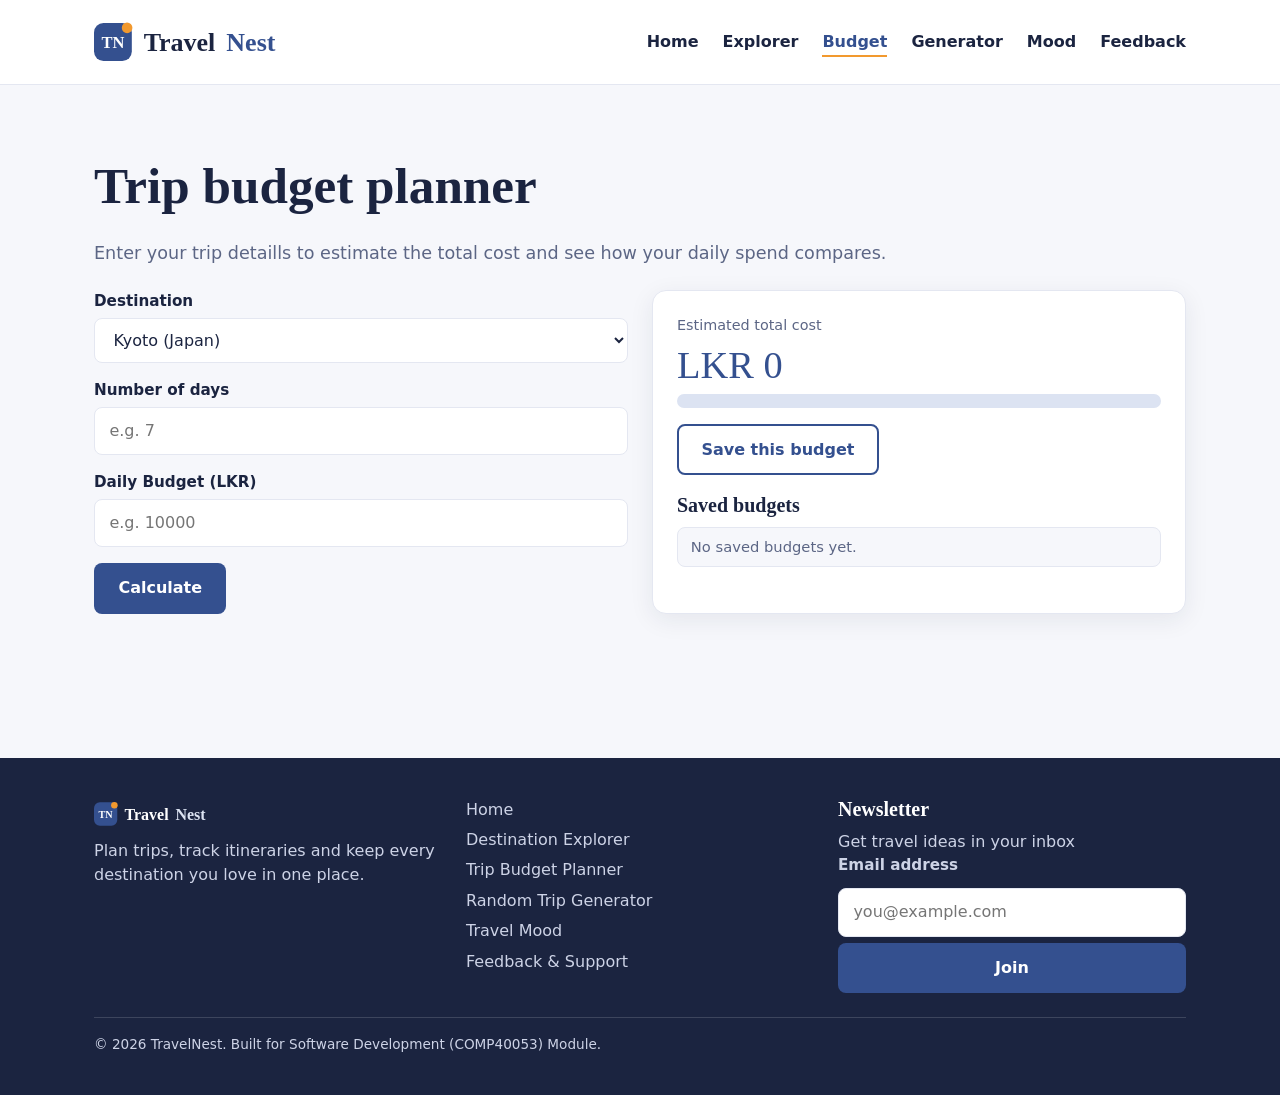
==== budget.html @ d73261b4 "New code and update to already available code." ====
<!DOCTYPE html>
<html lang="en">
<head>
    <meta charset="UTF-8">
    <meta name="viewport" content="width=device-width, initial-scale=1.0">
    <meta name="description" content="Estimate your total trip cost, see whether your budget is low, moderate or luxury, and save your plans.">
    <meta name="theme-color" content="#34508F">
    <title>Trip Budget Planner - TravelNest</title>

    <link rel="icon" type="image/svg+xml" href="assets/icons/favicon.svg">
    <link rel="icon" type="image/png" href="assets/icons/icon-192.png">
    <link rel="apple-touch-icon" href="assets/icons/apple-touch-icon.png">
    <link rel="manifest" href="manifest.json">
    <link rel="stylesheet" type="text/css" href="css/reset.css">
    <link rel="stylesheet" type="text/css" href="css/style.css">
</head>
<body>
    <!--Header-->
    <header class="site-header">
        <nav class="nav container" aria-label="Primary">
            <a class="brand" href="index.html"><img src="assets/icons/logo.svg" alt="TravelNest" class="brand-full"><img src="assets/icons/favicon.svg" alt="TravelNest" class="brand-icon"></a>
            <button class="nav-toggle" aria-lable="Toggle navigation menu" aria-controls="nav-links"
                    aria-expanded="false">
                    <span class="bar"></span><span class="bar"></span><span class="bar"></span>
            </button>
            <ul class="nav-links" id="nav-links">
                <li><a href="index.html">Home</a></li>
                <li><a href="explorer.html">Explorer</a></li>
                <li><a href="budget.html">Budget</a></li>
                <li><a href="generator.html">Generator</a></li>
                <li><a href="mood.html">Mood</a></li>
                <li><a href="feedback.html">Feedback</a></li>
            </ul>
        </nav>
    </header>

    <!--Main Content-->
    <main id="main" class="section container">
        <h1 class="page-intro">Trip budget planner</h1>
        <p class="lead page-intro">Enter your trip detaills to estimate the total cost and see how your daily spend compares.</p>

        <!--Two Columns on a desktop-->
        <div class="planner-grid">
            <!--Form-->
            <form id="budget-form" class="reveal" novalidate>
                <div class="field">
                    <label for="budget-dest">Destination</label>
                    <!--options are filled from budget.js-->
                    <select id="budget-dest"></select>
                </div>
                <div class="field">
                    <label for="budget-days">Number of days</label>
                    <input type="number" min="1" id="budget-days" placeholder="e.g. 7">
                </div>
                <div class="field">
                    <label for="budget-daily">Daily Budget (LKR)</label>
                    <input id="budget-daily" type="number" min="1" placeholder="e.g. 10000">
                </div>
                <button class="btn btn-primary" type="submit">Calculate</button>
            </form>

            <!--Results Panel-->
            <div class="result-panel reveal">
                <p class="card-region">Estimated total cost</p>

                <p class="result-total" id="budget-total">LKR 0</p>

                <p id="budget-status"></p>

                <div class="progress" aria-hidden="true">
                    <div class="progress-fill" id="budget-bar"></div>
                </div>

                <button class="btn btn-outline" id="save-budget" style="margin-top: 1rem;">Save this budget</button>
                <h3 style="margin-top:1.2rem;">Saved budgets</h3>
                <ul class="saved-list" id="saved-list" aria-live="polite"></ul>
            </div>
        </div>
    </main>

    <!--Footer-->
    <footer class="site-footer">
        <div class="container">
            <div class="footer-grid">
                <div>
                    <a href="index.html" id="footer-logo"><img src="assets/icons/logo-light.svg" alt="TravelNest" height="32" class="brand-logo"></a>
                    <p>Plan trips, track itineraries and keep every destination you love in one place.</p>
                </div>
                <div>
                    <ul class="footer-links">
                        <li><a href="index.html">Home</a></li>
                        <li><a href="explorer.html">Destination Explorer</a></li>
                        <li><a href="budget.html">Trip Budget Planner</a></li>
                        <li><a href="generator.html">Random Trip Generator</a></li>
                        <li><a href="mood.html">Travel Mood</a></li>
                        <li><a href="feedback.html">Feedback &amp; Support</a></li>
                    </ul>
                </div>
                <div>
                    <h3>Newsletter</h3>
                    <p>Get travel ideas in your inbox</p>
                    <form id="newsletter-form" class="newsletter-form" novalidate>
                        <label for="newsletter-email">Email address</label>
                        <input id="newsletter-email" type="email" placeholder="you@example.com" required>
                        <button class="btn btn-primary" type="submit">Join</button>
                    </form>
                    <p id="newsletter-msg" role="status"></p>
                </div>
            </div>
            <div class="footer-bottom">
                <p>&copy; <span id="year"></span> TravelNest. Built for Software Development (COMP40053) Module.</p>
            </div>
        </div>
    </footer>

    <!--Scripts-->
    <script src="js/data.js"></script>
    <script src="js/common.js"></script>
    <script src="js/budget.js"></script>
    
</body>
</html>
---- css/style.css ----
@font-face {
    font-family: "Fraunces";
    src: url(fonts/Fraunces-Regular.ttf) format(TrueType);
    font-weight: 300 700;
    font-style: normal;
    font-display: swap;
}


@font-face {
    font-family: "Nunito Sans";
    src: url(fonts/NunitoSans-Regular.ttf) format(TrueType);
    font-weight: 300 800;
    font-style: normal;
    font-display: swap;
}


:root {
    --footer-text: #cdd3e6;     /*color for footer text*/
    --ink: #1B2440;             /* primary text + headings (very dark indigo)   */
    --primary: #34508F;         /* buttons, links, brand accents                */
    --primary-dark: #2A4076;    /* hover state for primary (slightly darker)    */
    --primary-soft: #DCE3F2;    /* soft fills, hover backgrounds, progress track*/
    --accent: #F2992E;          /* highlights, progress fill, badges            */
    --accent-dark: #B36F12;     /* accent text on light backgrounds (contrast)  */

    /* Surfaces */
    --page: #F6F7FB;            /* page background (cool off-white)              */
    --surface: #FFFFFF;         /* cards, modals, header background              */
    --muted: #5C6685;           /* secondary / helper text                      */
    --border: #E4E7F1;          /* hairline borders and dividers                */

    /* Semantic colours (status + form feedback) */
    --success: #2E9E6B;         /* low budget / valid input                     */
    --warning: #E0A23C;         /* moderate budget                              */
    --danger:  #D64545;         /* luxury budget / form errors                  */ 

    /*Typography*/
    --font-heading: "Fraunces", Georgia, serif;
    --font-body: "Nunito Sans", system-ui, sans-serif;

    /*Spacing scales*/
    --space-xs: 0.5rem;
    --space-sm: 1rem;
    --space-md: 1.5rem;
    --space-lg: 2.5rem;
    --space-xl: 4.5rem;

    /*Shapes and motion tokens*/
    --radius: 14px;
    --radius-sm: 8px;
    --shadow: 0 6px 24px rgba(27, 36, 64, 0.08);
    --shadow-lg: 0 14px 40px rgba(27, 36, 64, 0.16);
    --transition: 0.25s ease;
    --max-width: 1140px;
}

/*Element defaults*/

html {
    scroll-behavior: smooth;
    -webkit-text-size-adjust: 100%;
}
body {
    font-family: var(--font-body);
    color: var(--ink);
    background: var(--page);
    line-height: 1.5;
    min-height: 100vh;
    display: flex;
    flex-direction: column;
}
img {
    max-width: 100%;
    display: block;
}
a {
    color: var(--primary);
    text-decoration: none;
    transition: color var(--primary-dark);
}
a:hover { color: var(--primary-dark); }

ul{ list-style-position: inside;} /*Keeps lists tidy inside their box*/


/*Typography*/

h1, h2, h3, h4 {
    font-family: var(--font-heading);
    color: var(--ink);
    line-height: 1.15;
    font-weight: 600;
}
h1 { font-size: clamp(2rem, 5vw, 3.2rem);}
h2 { font-size: clamp(1.6rem, 3.5vw, 2.3rem);}
h3 { font-size: 1.25rem; }
p {color: var(--ink); }
.lead {color: var(--muted); font-size: 1.1rem;}


/*Layout helpers*/

.container {
    width: 100%;
    max-width: var(--max-width);
    margin-inline: auto;
    padding-inline: var(--space-md);
}
.section { padding-block: var(--space-xl); }
main {flex: 1; }

.sr-only {
    position: absolute;
    width: 1px;
    height: 1px;
    padding: 0;
    margin: -1px;
    overflow: hidden;
    clip: rect(0, 0, 0, 0);
    white-space: nowrap;
    border: 0;
}
.page-intro { margin-bottom: var(--space-md); }

.skip-link {
    position: absolute;
    left: -999px;
    top: 0;
    background: var(--ink);
    color: #fff;
    padding: 0.6rem 1rem;
    border-radius: 0 0 var(--radius-sm) 0;
    z-index: 1000;
}
.skip-link:focus {
    left: 0;
    color: #fff;
}


.site-header {
    position: sticky;
    top: 0;
    background: var(--surface);
    border-bottom: 1px solid var(--border);
    z-index: 100;
}
.nav {
    display: flex;
    align-items: center;
    justify-content: space-between;
    padding-block: var(--space-sm);
}
.brand {
    display: inline-flex;
    align-items: center;
}
.brand-logo { display: block; width: auto; }
.brand-full { height: 52px; width: auto; display: block; }
.brand-icon { height: 38px; width: auto; display: none; }

.nav-links {
    list-style: none;
    display: flex;
    gap: var(--space-md);
}
.nav-links a {
    color: var(--ink);
    font-weight: 600;
    padding-block: 0.25rem;
    position: relative;
}
.nav-links a::after {
    content: "";
    position: absolute;
    left: 0; 
    bottom: -2px;
    width: 0;
    height: 2px;
    background: var(--accent);
    transition: width var(--transition);
}
.nav-links a:hover::after,
.nav-links a.active::after {width: 100%;}
.nav-links a.active { color: var(--primary); }

.nav-toggle {
    display: none;
    flex-direction: column;
    justify-content: center;
    gap: 5px;
    width: 44px; height: 44px;
    background: none;
    cursor: pointer;
    padding: 0;
    border: none;
}
.nav-toggle .bar {
    width: 26px; height: 3px;
    background: var(--ink);
    border-radius: 2px;
    transition: transform var(--transition), opacity var(--transition);
}

/*When the menu is open the bars turn into an 'x'*/
.nav-toggle[aria-expanded="true"] .bar:nth-child(1) {
    transform: translateY(8px) rotate(45deg);
}
.nav-toggle[aria-expanded="true"] .bar:nth-child(2) {
    opacity: 0;
}
.nav-toggle[aria-expanded="true"] .bar:nth-child(3) {
    transform: translateY(-8px) rotate(-45deg);
}



/*Buttons*/

.btn {
    display: inline-flex;
    align-items: center;
    justify-content: center;
    gap: 0.5rem;
    font-family: var(--font-body);
    font-size: 1rem;
    font-weight: 700;
    padding: 0.7rem 1.4rem;
    border-radius: var(--radius-sm);
    border: 2px solid transparent;
    cursor: pointer;
    transition: transform var(--transition), background var(--transition),
    box-shadow var(--transition);
}
.btn.active { transform: scale(0.97); }
.btn-primary {
    background: var(--primary);
    color: #fff;
}
.btn-primary:hover {
    background: var(--primary-dark);
    color: #fff;
    box-shadow: var(--shadow);
}
.btn-outline {
    background: transparent;
    color: var(--primary);
    border-color: var(--primary)
}
.btn-outline:hover {
    background: var(--primary-soft);
    color: var(--primary-dark);
}


/*Cards design*/

.card {
    background: var(--surface);
    border: 1px solid var(--border);
    border-radius: var(--radius);
    overflow: hidden;
    box-shadow: var(--shadow);
    transition: transform var(--transition), box-shadow var(--transition);
}
.card:hover {
    transform: translateY(-4px);
    box-shadow: var(--shadow-lg);
}
.card-img {
    aspect-ratio: 16 / 10;
    background: var(--primary-soft);
    display: grid;
    place-items: center;
    color: var(--muted);
    font-size: 0.85rem;
}
.card-body {padding: var(--space-sm); }
.card-body h3 {margin-bottom: 0.2rem; }
.card-region {color: var(--muted); font-size: 0.9rem; }

/*for forms and inputs*/

label {
    display: block;
    font-weight: 700;
    margin-bottom: 0.3rem;
    font-size: 0.95rem;
}
input, select, textarea {
    width: 100%;
    font-family: var(--font-body);
    font-size: 1rem;
    padding: 0.7rem 0.9rem;
    border: 1px solid var(--border);
    border-radius: var(--radius-sm);
    background: var(--surface);
    color: var(--ink);
    transition: border-color var(--transition), box-shadow var(--transition);
}
input:focus, select:focus, textarea:focus {
    outline: none;
    border-color: var(--primary);
    box-shadow: 0 0 0 3px var(--primary-soft);
}
textarea { resize: vertical; min-height: 120px; }
.field { margin-bottom: var(--space-sm); }

.error-text {
    color: var(--danger);
    font-size: 0.85rem;
    margin-top: 0.25rem;
    min-height: 1rem;
}

input.invalid, textarea.invalid {
    border-color: var(--danger); /*red border for a failed field*/
}

.confirmation {
    background: rgba(46, 158, 107, 0.12);
    color: var(--success);
    border: 1px solid var(--success);
    border-radius: var(--radius-sm);
    padding: 0.8rem 1rem;
    font-weight: 700;
    margin-top: var(--space-sm);
}

.hidden { display: none !important; }

/*modal design*/

.modal {
    position: fixed;
    inset: 0;
    background: rgba(27, 36, 64, 0.50);
    display: grid;
    place-items: center;
    padding: var(--space-sm);
    z-index: 200;
    opacity: 0;
    animation: fadeIn 0.25s ease forwards;
}
.modal-box {
    background: var(--surface);
    border-radius: var(--radius);
    max-width: 560px;
    width: 100%;
    max-height: 85vh;
    overflow-y: auto;
    box-shadow: var(--shadow-lg);
    animation: popIn 0.25s ease;
}
.modal-header {
    display: flex;
    align-items: center;
    justify-content: space-between;
    padding: var(--space-sm);
    border-bottom: 1px solid var(--border);
}
.modal-close {
    background: none;
    border: none;
    cursor: pointer;
    font-size: 1.5rem;
    line-height: 1;
    color: var(--muted);
    width: 36px;
    height: 36px;
    border-radius: 50%;
    transition: background var(--transition);
}
.modal-close:hover {
    background: var(--primary-soft);
}
.modal-body {
    padding: var(--space-sm);
}
.modal-body h4 { margin: var(--space-sm) 0 0.4rem; font-size: 1.05rem; }
.modal-img {
    aspect-ratio: 16 / 9;
    background: #fff;
    border-radius: var(--radius-sm);
    display: grid;
    place-items: center;
    color: var(--muted);
    font-size: 0.85rem;
    margin-bottom: var(--space-sm);
}

/*Cost-comparison table inside the modal.*/
.cost-table { width: 100%; border-collapse: collapse; margin-top: 0.5rem; }
.cost-table th, .cost-table td {
    border: 1px solid var(--border);
    padding: 0.55rem 0.7rem;
    text-align: left;
    font-size: 0.95rem;
}
.cost-table th { background: var(--primary-soft); color: var(--ink); }

/*Progress bar in the budget planner page*/
.progress {
    height: 14px;
    background: var(--primary-soft);
    border-radius: 999px;
    overflow: hidden;
}
.progress-fill {
    height: 100%;
    width: 0;
    background: var(--accent);
    border-radius: 999px;
    transition: width 0.8s ease;
}
.badge {
    display: inline-block;
    padding: 0.25rem 0.8rem;
    border-radius: 999px;
    font-weight: 700;
    font-size: 0.85rem;
}
.badge-low { background: rgba(46, 158, 107, 0.15); color: var(--success);}
.badge-moderate { background: rgba(224, 162, 60, 0.18); color: var(--accent-dark);}
.badge-luxury { background: rgba(214, 69, 69, 0.13); color: var(--danger);}

/*The big animated number showing the result total*/
.result-total { 
    font-family: var(--font-heading);
    font-size: 2.4rem;
    color: var(--primary);
}

/*Feedback page FAQ*/

.accordion-item {
    border: 1px solid var(--border); 
    border-radius: var(--radius-sm);
    margin-bottom: 0.6rem;
    overflow: hidden;
}
.accordion-trigger {
    width: 100%;
    display: flex;
    align-items: center;
    justify-content: space-between;
    gap: 1rem;
    background: var(--surface);
    border: none;
    cursor: pointer;
    padding: 1rem;
    font-family: var(--font-body);
    font-size: 1rem;
    font-weight: 700;
    color: var(--ink);
    text-align: left;
    transition: background var(--transition);
}
.accordion-trigger:hover { background: var(--primary-soft); }
.accordion-trigger .chev { transition: transform var(--transition); }
.accordion-trigger[aria-expanded="true"] .chev { transform: rotate(180deg); }
.accordion-panel {
    max-height: 0;
    overflow: hidden;
    transition: max-height var(--transition);
}
.accordion-panel p { padding: 0 1rem 1rem; color: var(--muted)}


/*Footer and newsletter design*/

.site-footer {
    background: var(--ink);
    color: var(--footer-text);
    padding-block: var(--space-lg);
    margin-top: var(--space-xl);
}
.site-footer a {
    color: var(--footer-text);
}
.site-footer a:hover {
    color: #fff;
}
.site-footer p { color: var(--footer-text); }
.footer-grid {
    display: grid;
    grid-template-columns: 1fr;
    gap: var(--space-md);

}
.footer-grid h3 {
    color: #fff;
    margin-bottom: 0.6rem;
}
.footer-grid #footer-logo{
    display: inline-flex;
    align-items: center;
    margin-bottom: 0.6rem;
}
.footer-links {
    list-style: none;
    display: grid;
    gap: 0.4rem;
}
.newsletter-form {
    display: none;
    display: grid;
    gap: 0.4rem;
}
.newsletter-form input {
    flex: 1;
}
.footer-bottom {
    border-top: 1px solid rgba(255, 255, 255, 0.15);
    margin-top: var(--space-md);
    padding-top: var(--space-sm);
    font-size: 0.85rem;
    color: #97a0c0;
}

/*Home Page*/

.hero { padding-block: var(--space-xl);}
.hero-grid {
    display: grid;
    grid-template-columns: 1fr;
    gap: var(--space-lg);
    align-items: center;
}
.hero-quote {
    font-family: var(--font-heading);
    font-style: italic;
    color: var(--muted);
    font-size: 1.15rem;
    min-height: 3.4rem;
    transition: opacity var(--transition);
}
.hero-img {
    aspect-ratio: 4 / 3;
}
.hero-actions {
    display: flex;
    gap: var(--space-sm);
    flex-wrap: wrap;
    margin-top: var(--space-sm);
}
.dotd {
    display: grid;
    grid-template-columns: 1fr;
    gap: var(--space-md);
    background: var(--surface);
    border: 1px solid var(--border);
    border-radius: var(--radius);
    padding: var(--space-md);
    box-shadow: var(--shadow);
    align-items: center;
}

.dotd .card-img { border-radius: var(--radius-sm); }


/*Explorer page*/

.filters {
    display: grid;
    grid-template-columns: 1fr;
    gap: var(--space-sm);
    margin-bottom: var(--space-md);
}
.grid-cards {
    display: grid;
    grid-template-columns: 1fr;
    gap: var(--space-md);
}
.card {
    cursor: pointer;
}
.no-results {
    color: var(--muted);
    text-align: center;
    padding: var(--space-md);
}

/*Budget page*/

.planner-grid { 
    display: grid;
    grid-template-columns: 1fr; 
    gap: var(--space-md);
 }
.result-panel {
    background: var(--surface);
    border: 1px solid var(--border);
    border-radius: var(--radius);
    padding: var(--space-md);
    box-shadow: var(--shadow);
}
.saved-list {
    list-style: none;
    display: grid;
    gap: 0.5rem;
    margin-top: 0.6rem;
}
.saved-list li {
    display: flex;
    justify-content: space-between;
    align-items: center;
    background: var(--page);
    border: 1px solid var(--border);
    border-radius: var(--radius-sm);
    padding: 0.5rem 0.8rem;
    font-size: 0.92rem;
}
.saved-list button {
    width: auto;
    background: none;
    border: none;
    color: var(--danger);
    cursor: pointer;
    font-weight: 700;
}

/*Generator page*/

.generator-controls {
    display: grid;
    grid-template-columns: 1fr;
    gap: var(--space-sm);
    align-items: end;
    margin-bottom: var(--space-md);
}
.result-card {
    min-height: 120px;
}
.pop { animation: popIn 0.4s ease; }
.wishlist { list-style: none; display: grid; gap: 0.5rem; }
.wishlist li {
    display: flex;
    justify-content: space-between;
    align-items: center;
    background: var(--surface);
    border: 1px solid var(--border);
    border-radius: var(--radius-sm);
    padding: 0.6rem 0.9rem;
}
.wishlist button {
    width: auto; 
    background: none; 
    border: none;
    color: var(--danger);
    cursor: pointer;
    font-weight: 700;
}
.heart-btn {
    width: auto;
    background: none;
    border: 1px solid var(--primary);
    color: var(--primary);
    border-radius: var(--radius-sm);
    padding: 0.4rem 0.8rem;
    cursor: pointer;
    font-weight: 700;
    margin-top: 0.8rem;
}
.heart-btn:hover {
    background: var(--primary);
    color: #eee;
    transition: background var(--transition), color var(--transition);
    box-shadow: var(--shadow);
}


/*Mood Page*/

.sound-grid {
    display: grid;
    grid-template-columns: repeat(3, 1fr);
    gap: var(--space-sm);
    margin-bottom: var(--space-lg);
}
.sound-toggle {
    background: var(--surface);
    border: 1px solid var(--border);
    border-radius: var(--radius);
    padding: var(--space-sm);
    cursor: pointer;
    font-family: var(--font-body);
    font-weight: 700;
    color: var(--ink);
    display: grid;
    gap: 0.4rem;
    justify-items: center;
    transition: border-color var(--transition), background var(--transition), transform var(--transition);
}
.sound-toggle:hover {
    transform: translateY(-3px);
}
.sound-toggle.playing {
    border-color: var(--primary);
    background: var(--primary-soft);
    color: var(--primary-dark);
}
.mood-list {
    list-style: none;
    display: grid;
    grid-template-columns: 1fr;
    gap: 0.6rem;
}

.mood-item {
    display: flex;
    justify-content: space-between;
    align-items: center;
    background: var(--surface);
    border: 1px solid var(--border);
    border-radius: var(--radius-sm);
    padding: 0.7rem 1rem;
    flex-wrap: wrap;
    gap: 0.5rem;
}
.chip-group {
    display: flex;
    align-items: center;
    gap: 0.5rem;
    flex-shrink: 0;
}
.chip-toggle {
    width: auto;
    background: none;
    border: 1px solid var(--border);
    border-radius: 999px;
    padding: 0.3rem 0.9rem;
    cursor: pointer;
    font-weight: 700;
    font-size: 0.85rem;
    color: var(--muted);
    transition: all var(--transition);
}
.chip-toggle.on-visited { background: var(--success); color: #fff; border-color: var(--success);}
.chip-toggle.on-planned { background: var(--primary); color: #fff; border-color: var(--primary);}

/*Animations*/
@keyframes fadeIn { from {opacity: 0;} to {opacity: 1; } }
@keyframes popIn  {from {opacity: 0; transform: scale(0.96); }
                    to {opacity: 1; transform: scale(1); } }
@keyframes spin   {to { transform: rotate(360deg); } }

/*A reusable spinner to use while a page loads*/
.loader {
    width: 20px; height: 28px; border-radius: 50%;
    border: 3px solid var(--primary-soft); border-top-color: var(--primary);
    animation: spin 0.8s linear infinite; margin: var(--space-md) auto;
}

.reveal {opacity: 0; transform: translateY(24px);
        transition: opacity 0.6s ease, transform 0.6s ease; }
.reveal.visible {opacity: 1; transform: none; }


/*Media Queries*/

@media (min-width: 700px) {
    .grid-cards {grid-template-columns: repeat(2, 1fr);}
    .filters {grid-template-columns: 1fr 1fr;}
    .planner-grid {grid-template-columns: 1fr 1fr;}
    .generator-controls {grid-template-columns: 1fr 1fr auto;}
    .footer-grid { grid-template-columns: repeat(3, 1fr);}
    .dotd { grid-template-columns: 280px 1fr;}
    .mood-list { grid-template-columns: 1fr 1fr;}
}

@media (min-width: 1000px) {
  .hero-grid { grid-template-columns: 1.1fr 0.9fr; } /* text left, image right */
  .grid-cards { grid-template-columns: repeat(3, 1fr); } /* 3 cards per row     */
}

/* MOBILE only (<= 760px): collapse the nav into the hamburger menu.          */
@media (max-width: 760px) {
  .nav-toggle { display: flex; }   /* show the hamburger button               */
  .nav-links {                     /* turn the link row into a drop panel     */
    position: absolute;            /* float the panel below the header        */
    top: 100%; left: 0; right: 0;
    flex-direction: column;        /* stack links vertically                  */
    gap: 0;
    background: var(--surface);
    border-bottom: 1px solid var(--border);
    padding: var(--space-sm);
    transform: translateY(-12px);  /* start slightly raised + hidden          */
    opacity: 0;
    pointer-events: none;          /* not clickable while hidden              */
    transition: opacity var(--transition), transform var(--transition);
    border: none;
  }
  .nav-links.open {                /* JS adds .open when the hamburger is hit */
    transform: translateY(0);
    opacity: 1;
    pointer-events: auto;          /* clickable again                         */
  }
  .nav-links a {
    padding-block: 0.1rem;
  }
  .nav-links a::after { display: none; }
  .nav { position: relative; }     /* anchor for the absolutely-placed panel  */
  .brand-full { display: none; }
  .brand-icon { display: block; }
}

/* ---------------------------------------------------------------------------
   10. ACCESSIBILITY PREFERENCES
--------------------------------------------------------------------------- */
/* Respect users who ask the OS to reduce motion — turn off animations.       */
@media (prefers-reduced-motion: reduce) {
  * { animation: none !important; transition: none !important;
      scroll-behavior: auto !important; }
}
/* Clear, visible focus ring for keyboard users on interactive elements.      */
a:focus-visible, button:focus-visible,
input:focus-visible, select:focus-visible, textarea:focus-visible {
  outline: 3px solid var(--accent);
  outline-offset: 2px;
}
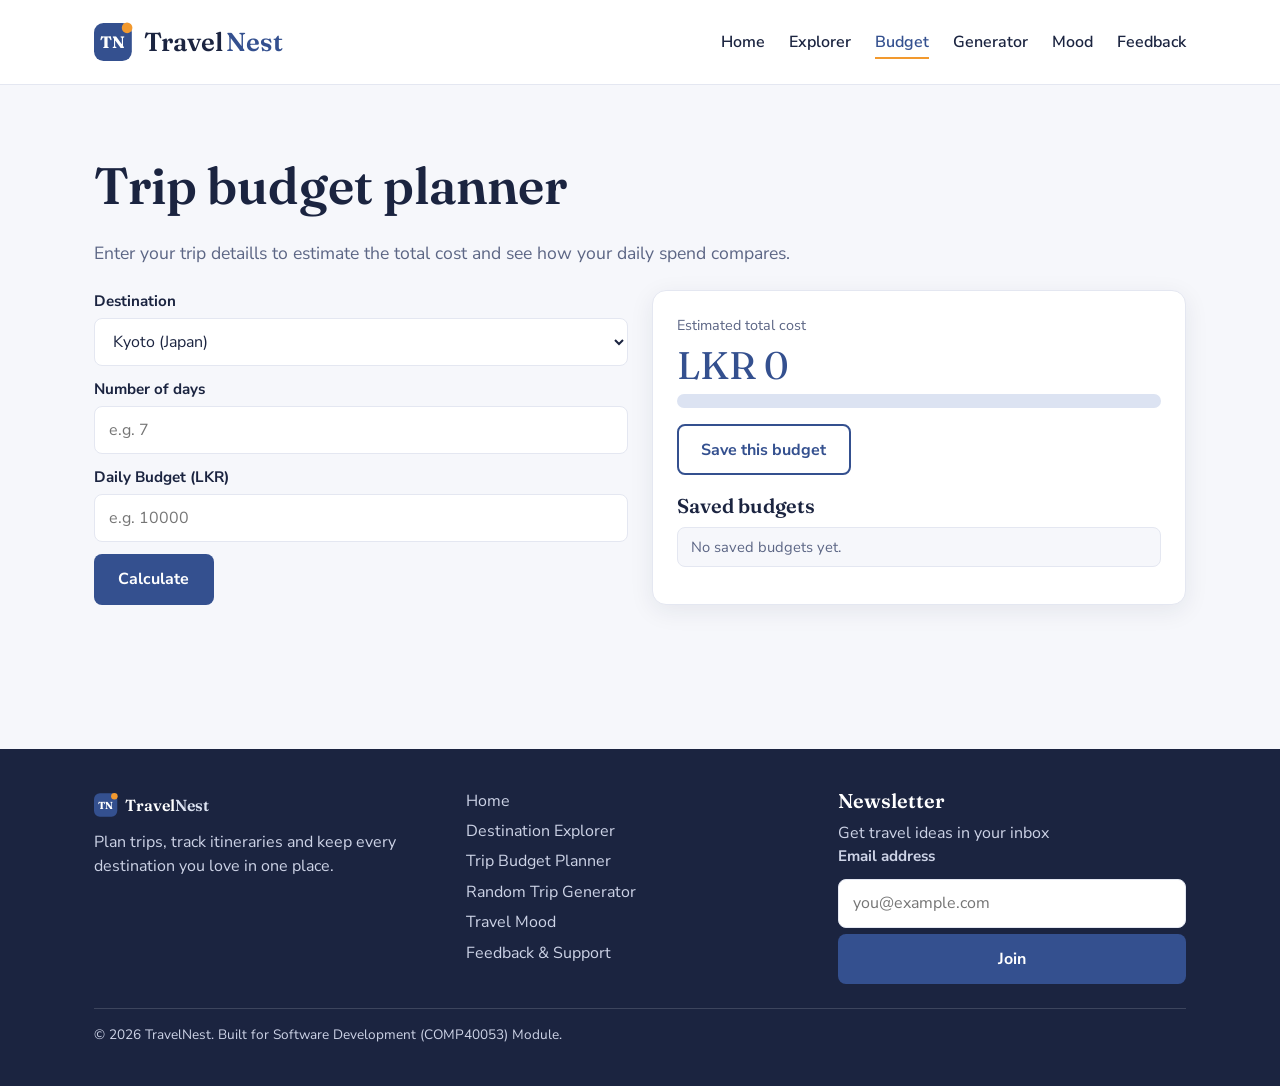
==== commit 1929c257: "Edited filename of stylesheet and edited linking of the stylesheet at relevant places" ====
--- a/budget.html
+++ b/budget.html
@@ -12,7 +12,7 @@
     <link rel="apple-touch-icon" href="assets/icons/apple-touch-icon.png">
     <link rel="manifest" href="manifest.json">
     <link rel="stylesheet" type="text/css" href="css/reset.css">
-    <link rel="stylesheet" type="text/css" href="css/style.css">
+    <link rel="stylesheet" type="text/css" href="css/styles.css">
 </head>
 <body>
     <!--Header-->
--- a/css/styles.css
+++ b/css/styles.css
@@ -0,0 +1,828 @@
+@font-face {
+    font-family: "Fraunces";
+    src: url(../fonts/Fraunces-Regular.ttf) format(TrueType);
+    font-weight: 300 700;
+    font-style: normal;
+    font-display: swap;
+}
+
+
+@font-face {
+    font-family: "Nunito Sans";
+    src: url(../fonts/NunitoSans-Regular.ttf) format(TrueType);
+    font-weight: 300 800;
+    font-style: normal;
+    font-display: swap;
+}
+
+
+:root {
+    --footer-text: #cdd3e6;     /*color for footer text*/
+    --ink: #1B2440;             /* primary text + headings (very dark indigo)   */
+    --primary: #34508F;         /* buttons, links, brand accents                */
+    --primary-dark: #2A4076;    /* hover state for primary (slightly darker)    */
+    --primary-soft: #DCE3F2;    /* soft fills, hover backgrounds, progress track*/
+    --accent: #F2992E;          /* highlights, progress fill, badges            */
+    --accent-dark: #B36F12;     /* accent text on light backgrounds (contrast)  */
+
+    /* Surfaces */
+    --page: #F6F7FB;            /* page background (cool off-white)              */
+    --surface: #FFFFFF;         /* cards, modals, header background              */
+    --muted: #5C6685;           /* secondary / helper text                      */
+    --border: #E4E7F1;          /* hairline borders and dividers                */
+
+    /* Semantic colours (status + form feedback) */
+    --success: #2E9E6B;         /* low budget / valid input                     */
+    --warning: #E0A23C;         /* moderate budget                              */
+    --danger:  #D64545;         /* luxury budget / form errors                  */ 
+
+    /*Typography*/
+    --font-heading: "Fraunces", Georgia, serif;
+    --font-body: "Nunito Sans", system-ui, sans-serif;
+
+    /*Spacing scales*/
+    --space-xs: 0.5rem;
+    --space-sm: 1rem;
+    --space-md: 1.5rem;
+    --space-lg: 2.5rem;
+    --space-xl: 4.5rem;
+
+    /*Shapes and motion tokens*/
+    --radius: 14px;
+    --radius-sm: 8px;
+    --shadow: 0 6px 24px rgba(27, 36, 64, 0.08);
+    --shadow-lg: 0 14px 40px rgba(27, 36, 64, 0.16);
+    --transition: 0.25s ease;
+    --max-width: 1140px;
+}
+
+/*Element defaults*/
+
+html {
+    scroll-behavior: smooth;
+    -webkit-text-size-adjust: 100%;
+}
+body {
+    font-family: var(--font-body);
+    color: var(--ink);
+    background: var(--page);
+    line-height: 1.5;
+    min-height: 100vh;
+    display: flex;
+    flex-direction: column;
+}
+img {
+    max-width: 100%;
+    display: block;
+}
+a {
+    color: var(--primary);
+    text-decoration: none;
+    transition: color var(--primary-dark);
+}
+a:hover { color: var(--primary-dark); }
+
+ul{ list-style-position: inside;} /*Keeps lists tidy inside their box*/
+
+
+/*Typography*/
+
+h1, h2, h3, h4 {
+    font-family: var(--font-heading);
+    color: var(--ink);
+    line-height: 1.15;
+    font-weight: 600;
+}
+h1 { font-size: clamp(2rem, 5vw, 3.2rem);}
+h2 { font-size: clamp(1.6rem, 3.5vw, 2.3rem);}
+h3 { font-size: 1.25rem; }
+p {color: var(--ink); }
+.lead {color: var(--muted); font-size: 1.1rem;}
+
+
+/*Layout helpers*/
+
+.container {
+    width: 100%;
+    max-width: var(--max-width);
+    margin-inline: auto;
+    padding-inline: var(--space-md);
+}
+.section { padding-block: var(--space-xl); }
+main {flex: 1; }
+
+.sr-only {
+    position: absolute;
+    width: 1px;
+    height: 1px;
+    padding: 0;
+    margin: -1px;
+    overflow: hidden;
+    clip: rect(0, 0, 0, 0);
+    white-space: nowrap;
+    border: 0;
+}
+.page-intro { margin-bottom: var(--space-md); }
+
+.skip-link {
+    position: absolute;
+    left: -999px;
+    top: 0;
+    background: var(--ink);
+    color: #fff;
+    padding: 0.6rem 1rem;
+    border-radius: 0 0 var(--radius-sm) 0;
+    z-index: 1000;
+}
+.skip-link:focus {
+    left: 0;
+    color: #fff;
+}
+
+
+.site-header {
+    position: sticky;
+    top: 0;
+    background: var(--surface);
+    border-bottom: 1px solid var(--border);
+    z-index: 100;
+}
+.nav {
+    display: flex;
+    align-items: center;
+    justify-content: space-between;
+    padding-block: var(--space-sm);
+}
+.brand {
+    display: inline-flex;
+    align-items: center;
+}
+.brand-logo { display: block; width: auto; }
+.brand-full { height: 52px; width: auto; display: block; }
+.brand-icon { height: 38px; width: auto; display: none; }
+
+.nav-links {
+    list-style: none;
+    display: flex;
+    gap: var(--space-md);
+}
+.nav-links a {
+    color: var(--ink);
+    font-weight: 600;
+    padding-block: 0.25rem;
+    position: relative;
+}
+.nav-links a::after {
+    content: "";
+    position: absolute;
+    left: 0; 
+    bottom: -2px;
+    width: 0;
+    height: 2px;
+    background: var(--accent);
+    transition: width var(--transition);
+}
+.nav-links a:hover::after,
+.nav-links a.active::after {width: 100%;}
+.nav-links a.active { color: var(--primary); }
+
+.nav-toggle {
+    display: none;
+    flex-direction: column;
+    justify-content: center;
+    gap: 5px;
+    width: 44px; height: 44px;
+    background: none;
+    cursor: pointer;
+    padding: 0;
+    border: none;
+}
+.nav-toggle .bar {
+    width: 26px; height: 3px;
+    background: var(--ink);
+    border-radius: 2px;
+    transition: transform var(--transition), opacity var(--transition);
+}
+
+/*When the menu is open the bars turn into an 'x'*/
+.nav-toggle[aria-expanded="true"] .bar:nth-child(1) {
+    transform: translateY(8px) rotate(45deg);
+}
+.nav-toggle[aria-expanded="true"] .bar:nth-child(2) {
+    opacity: 0;
+}
+.nav-toggle[aria-expanded="true"] .bar:nth-child(3) {
+    transform: translateY(-8px) rotate(-45deg);
+}
+
+
+
+/*Buttons*/
+
+.btn {
+    display: inline-flex;
+    align-items: center;
+    justify-content: center;
+    gap: 0.5rem;
+    font-family: var(--font-body);
+    font-size: 1rem;
+    font-weight: 700;
+    padding: 0.7rem 1.4rem;
+    border-radius: var(--radius-sm);
+    border: 2px solid transparent;
+    cursor: pointer;
+    transition: transform var(--transition), background var(--transition),
+    box-shadow var(--transition);
+}
+.btn.active { transform: scale(0.97); }
+.btn-primary {
+    background: var(--primary);
+    color: #fff;
+}
+.btn-primary:hover {
+    background: var(--primary-dark);
+    color: #fff;
+    box-shadow: var(--shadow);
+}
+.btn-outline {
+    background: transparent;
+    color: var(--primary);
+    border-color: var(--primary)
+}
+.btn-outline:hover {
+    background: var(--primary-soft);
+    color: var(--primary-dark);
+}
+
+
+/*Cards design*/
+
+.card {
+    background: var(--surface);
+    border: 1px solid var(--border);
+    border-radius: var(--radius);
+    overflow: hidden;
+    box-shadow: var(--shadow);
+    transition: transform var(--transition), box-shadow var(--transition);
+}
+.card:hover {
+    transform: translateY(-4px);
+    box-shadow: var(--shadow-lg);
+}
+.card-img {
+    aspect-ratio: 16 / 10;
+    background: var(--primary-soft);
+    display: grid;
+    place-items: center;
+    color: var(--muted);
+    font-size: 0.85rem;
+}
+.card-body {padding: var(--space-sm); }
+.card-body h3 {margin-bottom: 0.2rem; }
+.card-region {color: var(--muted); font-size: 0.9rem; margin-bottom: 0; }
+
+/*for forms and inputs*/
+
+label {
+    display: block;
+    font-weight: 700;
+    margin-bottom: 0.3rem;
+    font-size: 0.95rem;
+}
+input, select, textarea {
+    width: 100%;
+    font-family: var(--font-body);
+    font-size: 1rem;
+    padding: 0.7rem 0.9rem;
+    border: 1px solid var(--border);
+    border-radius: var(--radius-sm);
+    background: var(--surface);
+    color: var(--ink);
+    transition: border-color var(--transition), box-shadow var(--transition);
+}
+input:focus, select:focus, textarea:focus {
+    outline: none;
+    border-color: var(--primary);
+    box-shadow: 0 0 0 3px var(--primary-soft);
+}
+textarea { resize: vertical; min-height: 120px; }
+.field { margin-bottom: 0.75rem; }
+
+.error-text {
+    color: var(--danger);
+    font-size: 0.85rem;
+    margin-top: 0.25rem;
+    min-height: 1rem;
+}
+
+input.invalid, textarea.invalid {
+    border-color: var(--danger); /*red border for a failed field*/
+}
+
+.confirmation {
+    background: rgba(46, 158, 107, 0.12);
+    color: var(--success);
+    border: 1px solid var(--success);
+    border-radius: var(--radius-sm);
+    padding: 0.8rem 1rem;
+    font-weight: 700;
+    margin-top: var(--space-sm);
+}
+
+.hidden { display: none !important; }
+
+/*modal design*/
+
+.modal {
+    position: fixed;
+    inset: 0;
+    background: rgba(27, 36, 64, 0.50);
+    display: grid;
+    place-items: center;
+    padding: var(--space-sm);
+    z-index: 200;
+    opacity: 0;
+    animation: fadeIn 0.25s ease forwards;
+}
+.modal-box {
+    background: var(--surface);
+    border-radius: var(--radius);
+    max-width: 560px;
+    width: 100%;
+    max-height: 85vh;
+    overflow-y: auto;
+    box-shadow: var(--shadow-lg);
+    animation: popIn 0.25s ease;
+}
+.modal-header {
+    display: flex;
+    align-items: center;
+    justify-content: space-between;
+    padding: var(--space-sm);
+    border-bottom: 1px solid var(--border);
+}
+.modal-close {
+    background: none;
+    border: none;
+    cursor: pointer;
+    font-size: 1.5rem;
+    line-height: 1;
+    color: var(--muted);
+    width: 36px;
+    height: 36px;
+    border-radius: 50%;
+    transition: background var(--transition);
+}
+.modal-close:hover {
+    background: var(--primary-soft);
+}
+.modal-body {
+    padding: var(--space-sm);
+}
+.modal-body h3 { margin: var(--space-sm) 0 0.4rem; font-size: 1.05rem; }
+.modal-img {
+    aspect-ratio: 16 / 9;
+    background: #fff;
+    border-radius: var(--radius-sm);
+    display: grid;
+    place-items: center;
+    color: var(--muted);
+    font-size: 0.85rem;
+    margin-bottom: var(--space-sm);
+}
+
+/*Cost-comparison table inside the modal.*/
+.cost-table { width: 100%; border-collapse: collapse; margin-top: 0.5rem; }
+.cost-table th, .cost-table td {
+    border: 1px solid var(--border);
+    padding: 0.55rem 0.7rem;
+    text-align: left;
+    font-size: 0.95rem;
+}
+.cost-table th { background: var(--primary-soft); color: var(--ink); }
+
+/*Progress bar in the budget planner page*/
+.progress {
+    height: 14px;
+    background: var(--primary-soft);
+    border-radius: 999px;
+    overflow: hidden;
+}
+.progress-fill {
+    height: 100%;
+    width: 0;
+    background: var(--accent);
+    border-radius: 999px;
+    transition: width 0.8s ease;
+}
+.badge {
+    display: inline-block;
+    padding: 0.25rem 0.8rem;
+    border-radius: 999px;
+    font-weight: 700;
+    font-size: 0.85rem;
+}
+.badge-low { background: rgba(46, 158, 107, 0.15); color: var(--success);}
+.badge-moderate { background: rgba(224, 162, 60, 0.18); color: var(--accent-dark);}
+.badge-luxury { background: rgba(214, 69, 69, 0.13); color: var(--danger);}
+
+/*The big animated number showing the result total*/
+.result-total { 
+    font-family: var(--font-heading);
+    font-size: 2.4rem;
+    color: var(--primary);
+}
+
+/*Feedback page FAQ*/
+
+.accordion-item {
+    border: 1px solid var(--border); 
+    border-radius: var(--radius-sm);
+    margin-bottom: 0.6rem;
+    overflow: hidden;
+}
+.accordion-trigger {
+    width: 100%;
+    display: flex;
+    align-items: center;
+    justify-content: space-between;
+    gap: 1rem;
+    background: var(--surface);
+    border: none;
+    cursor: pointer;
+    padding: 1rem;
+    font-family: var(--font-body);
+    font-size: 1rem;
+    font-weight: 700;
+    color: var(--ink);
+    text-align: left;
+    transition: background var(--transition);
+}
+.accordion-trigger:hover { background: var(--primary-soft); }
+.accordion-trigger .chev { transition: transform var(--transition); }
+.accordion-trigger[aria-expanded="true"] .chev { transform: rotate(180deg); }
+.accordion-panel {
+    max-height: 0;
+    overflow: hidden;
+    transition: max-height var(--transition);
+}
+.accordion-panel p { padding: 0 1rem 1rem; color: var(--muted)}
+
+
+/*Footer and newsletter design*/
+
+.site-footer {
+    background: var(--ink);
+    color: var(--footer-text);
+    padding-block: var(--space-lg);
+    margin-top: var(--space-xl);
+}
+.site-footer a {
+    color: var(--footer-text);
+}
+.site-footer a:hover {
+    color: #fff;
+}
+.site-footer p { color: var(--footer-text); }
+.footer-grid {
+    display: grid;
+    grid-template-columns: 1fr;
+    gap: var(--space-md);
+
+}
+.footer-grid h3 {
+    color: #fff;
+    margin-bottom: 0.6rem;
+}
+.footer-grid #footer-logo{
+    display: inline-flex;
+    align-items: center;
+    margin-bottom: 0.6rem;
+}
+.footer-links {
+    list-style: none;
+    display: grid;
+    gap: 0.4rem;
+}
+.newsletter-form {
+    display: none;
+    display: grid;
+    gap: 0.4rem;
+}
+.newsletter-form input {
+    flex: 1;
+}
+.footer-bottom {
+    border-top: 1px solid rgba(255, 255, 255, 0.15);
+    margin-top: var(--space-md);
+    padding-top: var(--space-sm);
+    font-size: 0.85rem;
+    color: #97a0c0;
+}
+
+/*Home Page*/
+
+.hero { padding-block: var(--space-xl);}
+.hero-grid {
+    display: grid;
+    grid-template-columns: 1fr;
+    gap: var(--space-lg);
+    align-items: center;
+    border-radius: var(--radius-sm);
+}
+.hero-quote {
+    font-family: var(--font-heading);
+    font-style: italic;
+    color: var(--muted);
+    font-size: 1.15rem;
+    min-height: 3.4rem;
+    transition: opacity var(--transition);
+}
+.hero-img {
+    aspect-ratio: 4 / 3;
+    border-radius: var(--radius-sm);
+    overflow: hidden;
+}
+.hero-actions {
+    display: flex;
+    gap: var(--space-sm);
+    flex-wrap: wrap;
+    margin-top: var(--space-sm);
+}
+.dotd {
+    display: grid;
+    grid-template-columns: 1fr;
+    gap: var(--space-md);
+    background: var(--surface);
+    border: 1px solid var(--border);
+    border-radius: var(--radius);
+    padding: var(--space-md);
+    box-shadow: var(--shadow);
+    align-items: center;
+}
+
+.dotd .card-img { border-radius: var(--radius-sm); overflow: hidden; }
+
+
+/*Explorer page*/
+
+.filters {
+    display: grid;
+    grid-template-columns: 1fr;
+    gap: var(--space-sm);
+    margin-bottom: var(--space-md);
+}
+.grid-cards {
+    display: grid;
+    grid-template-columns: 1fr;
+    gap: var(--space-md);
+}
+.card {
+    cursor: pointer;
+}
+.no-results {
+    color: var(--muted);
+    text-align: center;
+    padding: var(--space-md);
+}
+
+/*Budget page*/
+
+.planner-grid { 
+    display: grid;
+    grid-template-columns: 1fr; 
+    gap: var(--space-md);
+ }
+.result-panel {
+    background: var(--surface);
+    border: 1px solid var(--border);
+    border-radius: var(--radius);
+    padding: var(--space-md);
+    box-shadow: var(--shadow);
+}
+.saved-list {
+    list-style: none;
+    display: grid;
+    gap: 0.5rem;
+    margin-top: 0.6rem;
+}
+.saved-list li {
+    display: flex;
+    justify-content: space-between;
+    align-items: center;
+    background: var(--page);
+    border: 1px solid var(--border);
+    border-radius: var(--radius-sm);
+    padding: 0.5rem 0.8rem;
+    font-size: 0.92rem;
+}
+.saved-list button {
+    width: auto;
+    background: none;
+    border: none;
+    color: var(--danger);
+    cursor: pointer;
+    font-weight: 700;
+}
+
+/*Generator page*/
+
+.generator-controls {
+    display: grid;
+    grid-template-columns: 1fr;
+    gap: var(--space-sm);
+    align-items: end;
+    margin-bottom: var(--space-md);
+}
+.result-card {
+    min-height: 120px;
+}
+.pop { animation: popIn 0.4s ease; }
+.wishlist { list-style: none; display: grid; gap: 0.5rem; }
+.wishlist li {
+    display: flex;
+    justify-content: space-between;
+    align-items: center;
+    background: var(--surface);
+    border: 1px solid var(--border);
+    border-radius: var(--radius-sm);
+    padding: 0.6rem 0.9rem;
+}
+.wishlist button {
+    width: auto; 
+    background: none; 
+    border: none;
+    color: var(--danger);
+    cursor: pointer;
+    font-weight: 700;
+}
+.heart-btn {
+    width: auto;
+    background: none;
+    border: 1px solid var(--primary);
+    color: var(--primary);
+    border-radius: var(--radius-sm);
+    padding: 0.4rem 0.8rem;
+    cursor: pointer;
+    font-weight: 700;
+    margin-top: 0.8rem;
+}
+.heart-btn:hover {
+    background: var(--primary);
+    color: #eee;
+    transition: background var(--transition), color var(--transition);
+    box-shadow: var(--shadow);
+}
+
+
+/*Mood Page*/
+
+.sound-grid {
+    display: grid;
+    grid-template-columns: repeat(3, 1fr);
+    gap: var(--space-sm);
+    margin-bottom: var(--space-lg);
+}
+.sound-toggle {
+    background: var(--surface);
+    border: 1px solid var(--border);
+    border-radius: var(--radius);
+    padding: var(--space-sm);
+    cursor: pointer;
+    font-family: var(--font-body);
+    font-weight: 700;
+    color: var(--ink);
+    display: grid;
+    gap: 0.4rem;
+    justify-items: center;
+    transition: border-color var(--transition), background var(--transition), transform var(--transition);
+}
+.sound-toggle:hover {
+    transform: translateY(-3px);
+}
+.sound-toggle.playing {
+    border-color: var(--primary);
+    background: var(--primary-soft);
+    color: var(--primary-dark);
+}
+.mood-list {
+    list-style: none;
+    display: grid;
+    grid-template-columns: 1fr;
+    gap: 0.6rem;
+}
+
+.mood-item {
+    display: flex;
+    justify-content: space-between;
+    align-items: center;
+    background: var(--surface);
+    border: 1px solid var(--border);
+    border-radius: var(--radius-sm);
+    padding: 0.7rem 1rem;
+    flex-wrap: wrap;
+    gap: 0.5rem;
+}
+.chip-group {
+    display: flex;
+    align-items: center;
+    gap: 0.5rem;
+    flex-shrink: 0;
+}
+.chip-toggle {
+    width: auto;
+    background: none;
+    border: 1px solid var(--border);
+    border-radius: 999px;
+    padding: 0.3rem 0.9rem;
+    cursor: pointer;
+    font-weight: 700;
+    font-size: 0.85rem;
+    color: var(--muted);
+    transition: all var(--transition);
+}
+.chip-toggle.on-visited { background: var(--success); color: #fff; border-color: var(--success);}
+.chip-toggle.on-planned { background: var(--primary); color: #fff; border-color: var(--primary);}
+
+/*Animations*/
+@keyframes fadeIn { from {opacity: 0;} to {opacity: 1; } }
+@keyframes popIn  {from {opacity: 0; transform: scale(0.96); }
+                    to {opacity: 1; transform: scale(1); } }
+@keyframes spin   {to { transform: rotate(360deg); } }
+
+/*A reusable spinner to use while a page loads*/
+.loader {
+    width: 20px; height: 28px; border-radius: 50%;
+    border: 3px solid var(--primary-soft); border-top-color: var(--primary);
+    animation: spin 0.8s linear infinite; margin: var(--space-md) auto;
+}
+
+.reveal {opacity: 0; transform: translateY(24px);
+        transition: opacity 0.6s ease, transform 0.6s ease; }
+.reveal.visible {opacity: 1; transform: none; }
+
+
+/*Media Queries*/
+
+@media (min-width: 700px) {
+    .grid-cards {grid-template-columns: repeat(2, 1fr);}
+    .filters {grid-template-columns: 1fr 1fr;}
+    .planner-grid {grid-template-columns: 1fr 1fr;}
+    .generator-controls {grid-template-columns: 1fr 1fr auto;}
+    .footer-grid { grid-template-columns: repeat(3, 1fr);}
+    .dotd { grid-template-columns: 280px 1fr;}
+    .mood-list { grid-template-columns: 1fr 1fr;}
+}
+
+@media (min-width: 1000px) {
+  .hero-grid { grid-template-columns: 1.1fr 0.9fr; } /* text left, image right */
+  .grid-cards { grid-template-columns: repeat(3, 1fr); } /* 3 cards per row     */
+}
+
+/* MOBILE only (<= 760px): collapse the nav into the hamburger menu.*/
+@media (max-width: 760px) {
+  .nav-toggle { display: flex; }  
+  .nav-links {                     
+    position: absolute;            
+    top: 100%; left: 0; right: 0;
+    flex-direction: column;        
+    gap: 0;
+    background: var(--surface);
+    border-bottom: 1px solid var(--border);
+    padding: var(--space-sm);
+    transform: translateY(-12px);  
+    opacity: 0;
+    pointer-events: none;          
+    transition: opacity var(--transition), transform var(--transition);
+    border: none;
+  }
+  .nav-links.open {                
+    transform: translateY(0);
+    opacity: 1;
+    pointer-events: auto;          
+  }
+  .nav-links a {
+    padding-block: 0.1rem;
+  }
+  .nav-links a::after { display: none; }
+  .nav { position: relative; }     
+  .brand-full { display: none; }
+  .brand-icon { display: block; }
+}
+
+/* Respect users who ask the OS to reduce motion — turn off animations.       */
+@media (prefers-reduced-motion: reduce) {
+  * { animation: none !important; transition: none !important;
+      scroll-behavior: auto !important; }
+}
+/* Clear, visible focus ring for keyboard users on interactive elements.      */
+a:focus-visible, button:focus-visible,
+input:focus-visible, select:focus-visible, textarea:focus-visible {
+  outline: 3px solid var(--accent);
+  outline-offset: 2px;
+}
+
+
+
+
+
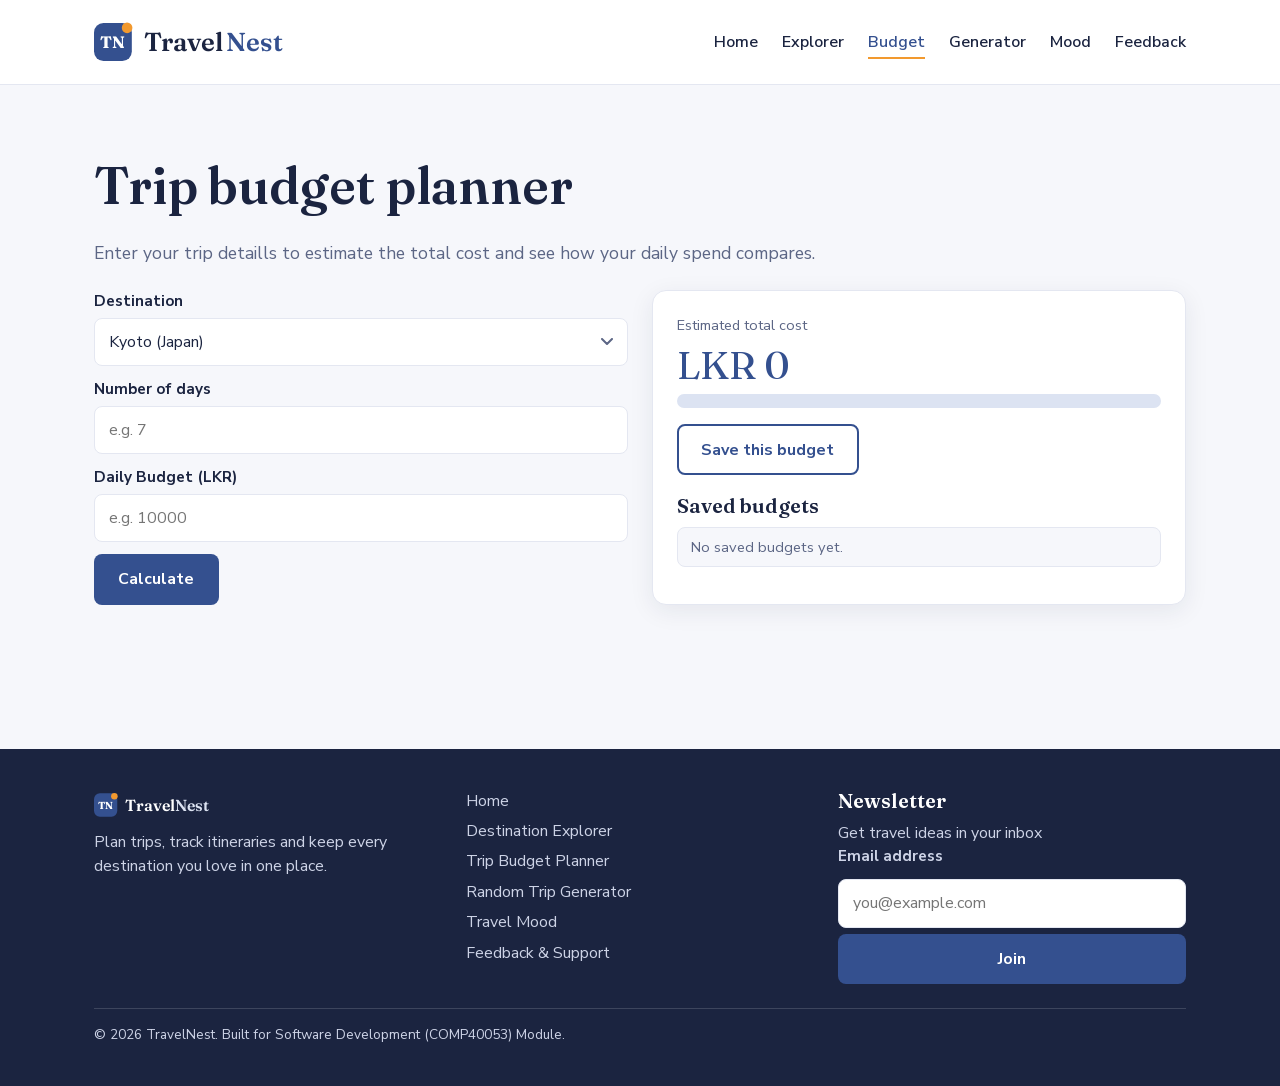
==== commit 495b3d63: "Optimized for better performance primarily in mobile devices" ====
--- a/budget.html
+++ b/budget.html
@@ -11,7 +11,10 @@
     <link rel="icon" type="image/png" href="assets/icons/icon-192.png">
     <link rel="apple-touch-icon" href="assets/icons/apple-touch-icon.png">
     <link rel="manifest" href="manifest.json">
-    <link rel="stylesheet" type="text/css" href="css/reset.css">
+    <!--Preload fonts so headings/body text render without a flash-->
+    <link rel="preload" as="font" type="font/woff2" href="fonts/NunitoSans-Regular.woff2" crossorigin>
+    <link rel="preload" as="font" type="font/woff2" href="fonts/Fraunces-Regular.woff2" crossorigin>
+
     <link rel="stylesheet" type="text/css" href="css/styles.css">
 </head>
 <body>
@@ -114,9 +117,9 @@
     </footer>
 
     <!--Scripts-->
-    <script src="js/data.js"></script>
-    <script src="js/common.js"></script>
-    <script src="js/budget.js"></script>
+    <script src="js/data.js" defer></script>
+    <script src="js/common.js" defer></script>
+    <script src="js/budget.js" defer></script>
     
 </body>
 </html>
--- a/css/styles.css
+++ b/css/styles.css
@@ -1,6 +1,91 @@
+/* ===== merged reset.css to reduce render blocking requests
+/* Box sizing rules */
+*,
+*::before,
+*::after {
+  box-sizing: border-box;
+}
+
+/* Remove default margin */
+body,
+h1,
+h2,
+h3,
+h4,
+p,
+figure,
+blockquote,
+dl,
+dd {
+  margin: 0;
+}
+
+/* Remove default padding and margin on lists */
+ul,
+ol {
+  margin: 0;
+  padding-left: 0;
+}
+
+/* Remove list styles on ul, ol elements with a list role, which suggests default styling will be removed */
+ul[role='list'],
+ol[role='list'] {
+  list-style: none;
+}
+
+/* Set core root defaults */
+html:focus-within {
+  scroll-behavior: smooth;
+}
+
+/* Set core body defaults */
+body {
+  min-height: 100vh;
+  text-rendering: optimizeSpeed;
+  line-height: 1.5;
+}
+
+/* A elements that don't have a class get default styles */
+a:not([class]) {
+  text-decoration-skip-ink: auto;
+}
+
+/* Make images easier to work with */
+img,
+picture {
+  max-width: 100%;
+  display: block;
+}
+
+/* Inherit fonts for inputs and buttons */
+input,
+button,
+textarea,
+select {
+  font: inherit;
+}
+
+/* Remove all animations, transitions and smooth scroll for people that prefer not to see them */
+@media (prefers-reduced-motion: reduce) {
+  html:focus-within {
+   scroll-behavior: auto;
+  }
+
+  *,
+  *::before,
+  *::after {
+    animation-duration: 0.01ms !important;
+    animation-iteration-count: 1 !important;
+    transition-duration: 0.01ms !important;
+    scroll-behavior: auto !important;
+  }
+}
+
+/* ===== Fonts ===== */
 @font-face {
     font-family: "Fraunces";
-    src: url(../fonts/Fraunces-Regular.ttf) format(TrueType);
+    src: url(../fonts/Fraunces-Regular.woff2) format("woff2"),
+         url(../fonts/Fraunces-Regular.ttf) format("truetype");
     font-weight: 300 700;
     font-style: normal;
     font-display: swap;
@@ -9,7 +94,8 @@
 
 @font-face {
     font-family: "Nunito Sans";
-    src: url(../fonts/NunitoSans-Regular.ttf) format(TrueType);
+    src: url(../fonts/NunitoSans-Regular.woff2) format("woff2"),
+         url(../fonts/NunitoSans-Regular.ttf) format("truetype");
     font-weight: 300 800;
     font-style: normal;
     font-display: swap;
@@ -253,6 +339,9 @@
     background: var(--primary-soft);
     color: var(--primary-dark);
 }
+#dotd-btn {
+    margin-top: var(--space-xs);
+}
 
 
 /*Cards design*/
@@ -276,7 +365,9 @@
     place-items: center;
     color: var(--muted);
     font-size: 0.85rem;
-}
+    overflow: hidden;
+}
+.card-img img { width: 100%; height: 100%; object-fit: cover; }
 .card-body {padding: var(--space-sm); }
 .card-body h3 {margin-bottom: 0.2rem; }
 .card-region {color: var(--muted); font-size: 0.9rem; margin-bottom: 0; }
@@ -299,6 +390,16 @@
     background: var(--surface);
     color: var(--ink);
     transition: border-color var(--transition), box-shadow var(--transition);
+}
+select {
+    appearance: none;
+    -webkit-appearance: none;
+    -moz-appearance: none;
+    padding-right: 2.5rem;
+    background-image: url("data:image/svg+xml,%3Csvg xmlns='http://www.w3.org/2000/svg' width='12' height='8' viewBox='0 0 12 8'%3E%3Cpath d='M1 1l5 5 5-5' fill='none' stroke='%235C6685' stroke-width='2' stroke-linecap='round' stroke-linejoin='round'/%3E%3C/svg%3E");
+    background-repeat: no-repeat;
+    background-position: right 0.9rem center;
+    background-size: 0.75rem;
 }
 input:focus, select:focus, textarea:focus {
     outline: none;
@@ -466,7 +567,7 @@
     overflow: hidden;
     transition: max-height var(--transition);
 }
-.accordion-panel p { padding: 0 1rem 1rem; color: var(--muted)}
+.accordion-panel p { padding: 1rem; color: var(--muted) }
 
 
 /*Footer and newsletter design*/
@@ -547,7 +648,7 @@
     display: flex;
     gap: var(--space-sm);
     flex-wrap: wrap;
-    margin-top: var(--space-sm);
+    margin-top: var(--space-xs);
 }
 .dotd {
     display: grid;
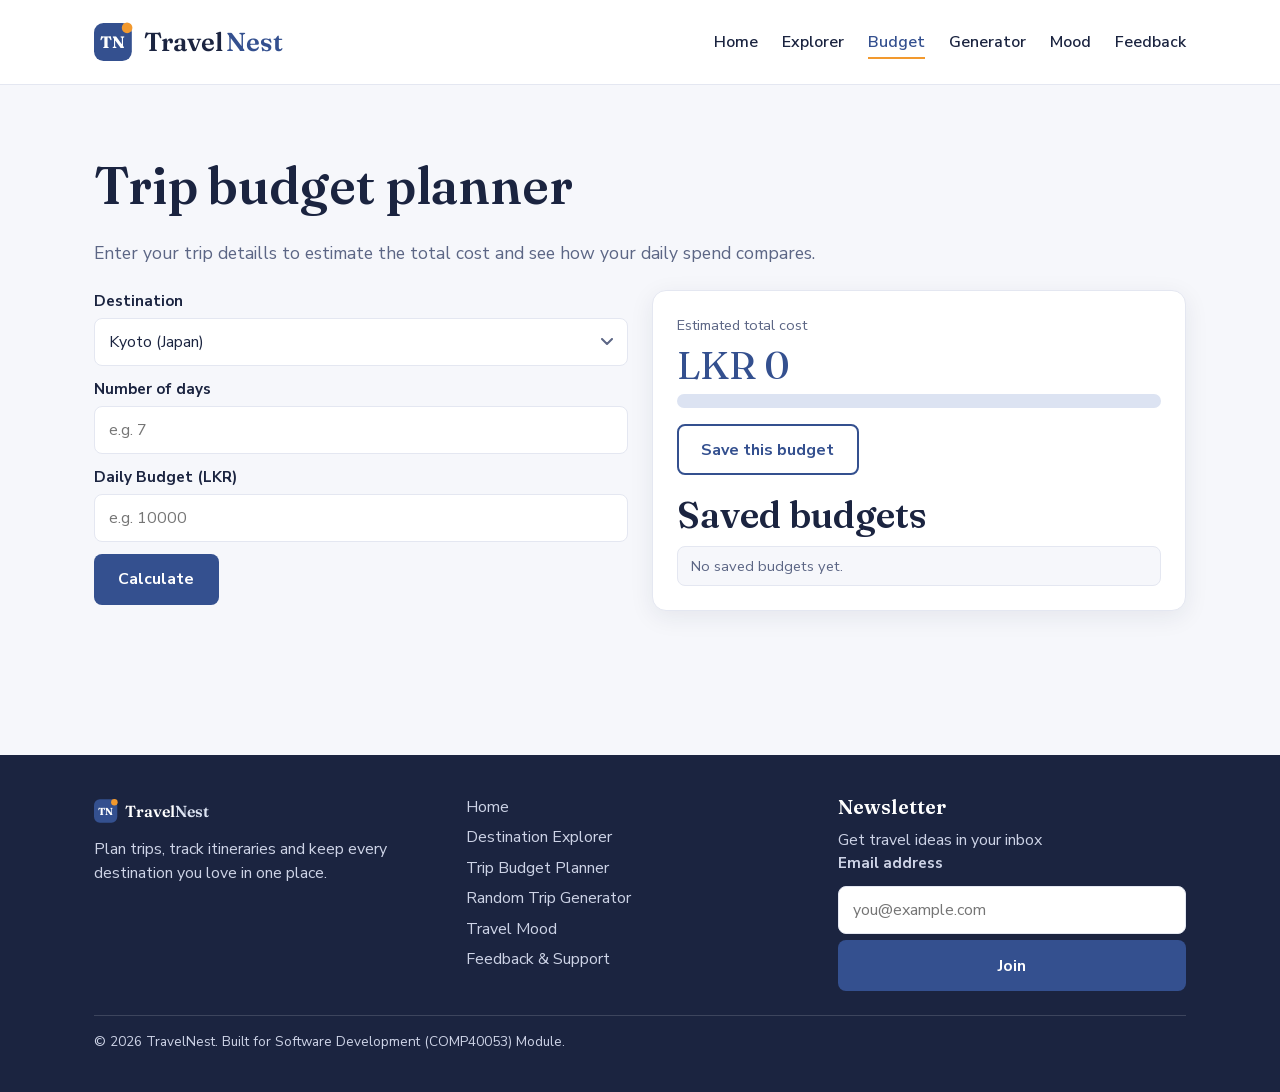
==== commit 7eb8f529: "Changes to budget.html to resolve W3C errors." ====
--- a/budget.html
+++ b/budget.html
@@ -22,7 +22,7 @@
     <header class="site-header">
         <nav class="nav container" aria-label="Primary">
             <a class="brand" href="index.html"><img src="assets/icons/logo.svg" alt="TravelNest" class="brand-full"><img src="assets/icons/favicon.svg" alt="TravelNest" class="brand-icon"></a>
-            <button class="nav-toggle" aria-lable="Toggle navigation menu" aria-controls="nav-links"
+            <button class="nav-toggle" aria-label="Toggle navigation menu" aria-controls="nav-links"
                     aria-expanded="false">
                     <span class="bar"></span><span class="bar"></span><span class="bar"></span>
             </button>
@@ -75,7 +75,7 @@
                 </div>
 
                 <button class="btn btn-outline" id="save-budget" style="margin-top: 1rem;">Save this budget</button>
-                <h3 style="margin-top:1.2rem;">Saved budgets</h3>
+                <h2 style="margin-top:1.2rem;">Saved budgets</h2>
                 <ul class="saved-list" id="saved-list" aria-live="polite"></ul>
             </div>
         </div>
--- a/css/styles.css
+++ b/css/styles.css
@@ -911,12 +911,12 @@
   .brand-icon { display: block; }
 }
 
-/* Respect users who ask the OS to reduce motion — turn off animations.       */
+/* Respect users who ask the OS to reduce motion — turn off animations.*/
 @media (prefers-reduced-motion: reduce) {
   * { animation: none !important; transition: none !important;
       scroll-behavior: auto !important; }
 }
-/* Clear, visible focus ring for keyboard users on interactive elements.      */
+/* Clear, visible focus ring for keyboard users on interactive elements.*/
 a:focus-visible, button:focus-visible,
 input:focus-visible, select:focus-visible, textarea:focus-visible {
   outline: 3px solid var(--accent);
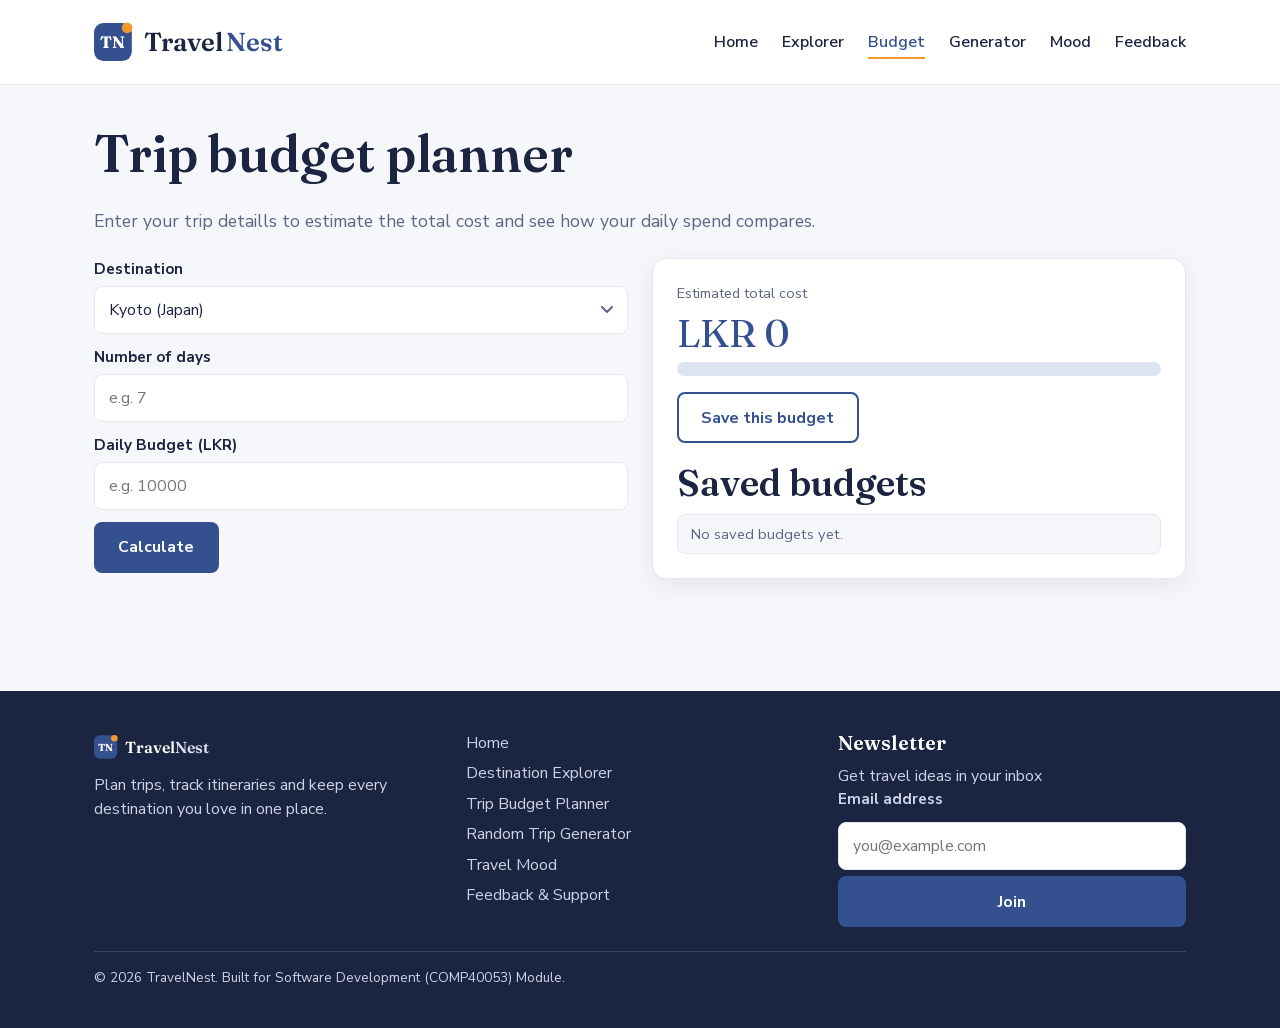
==== commit e2c80442: "Slight changes to padding and fixing spelling for variables in JS" ====
--- a/budget.html
+++ b/budget.html
@@ -18,10 +18,11 @@
     <link rel="stylesheet" type="text/css" href="css/styles.css">
 </head>
 <body>
+    <a class="skip-link" href="#main">Skip to content</a>
     <!--Header-->
     <header class="site-header">
         <nav class="nav container" aria-label="Primary">
-            <a class="brand" href="index.html"><img src="assets/icons/logo.svg" alt="TravelNest" class="brand-full"><img src="assets/icons/favicon.svg" alt="TravelNest" class="brand-icon"></a>
+            <a class="brand" href="index.html"><img src="assets/icons/logo.svg" alt="TravelNest" class="brand-full" width="176" height="44" loading="lazy"><img src="assets/icons/favicon.svg" alt="TravelNest" class="brand-icon" width="64" height="64"></a>
             <button class="nav-toggle" aria-label="Toggle navigation menu" aria-controls="nav-links"
                     aria-expanded="false">
                     <span class="bar"></span><span class="bar"></span><span class="bar"></span>
@@ -38,7 +39,7 @@
     </header>
 
     <!--Main Content-->
-    <main id="main" class="section container">
+    <main id="main" class="section container" style="padding-block: var(--space-lg)">
         <h1 class="page-intro">Trip budget planner</h1>
         <p class="lead page-intro">Enter your trip detaills to estimate the total cost and see how your daily spend compares.</p>
 
@@ -86,7 +87,7 @@
         <div class="container">
             <div class="footer-grid">
                 <div>
-                    <a href="index.html" id="footer-logo"><img src="assets/icons/logo-light.svg" alt="TravelNest" height="32" class="brand-logo"></a>
+                    <a href="index.html" id="footer-logo"><img src="assets/icons/logo-light.svg" alt="TravelNest" width="128" height="32" class="brand-logo" loading="lazy"></a>
                     <p>Plan trips, track itineraries and keep every destination you love in one place.</p>
                 </div>
                 <div>
